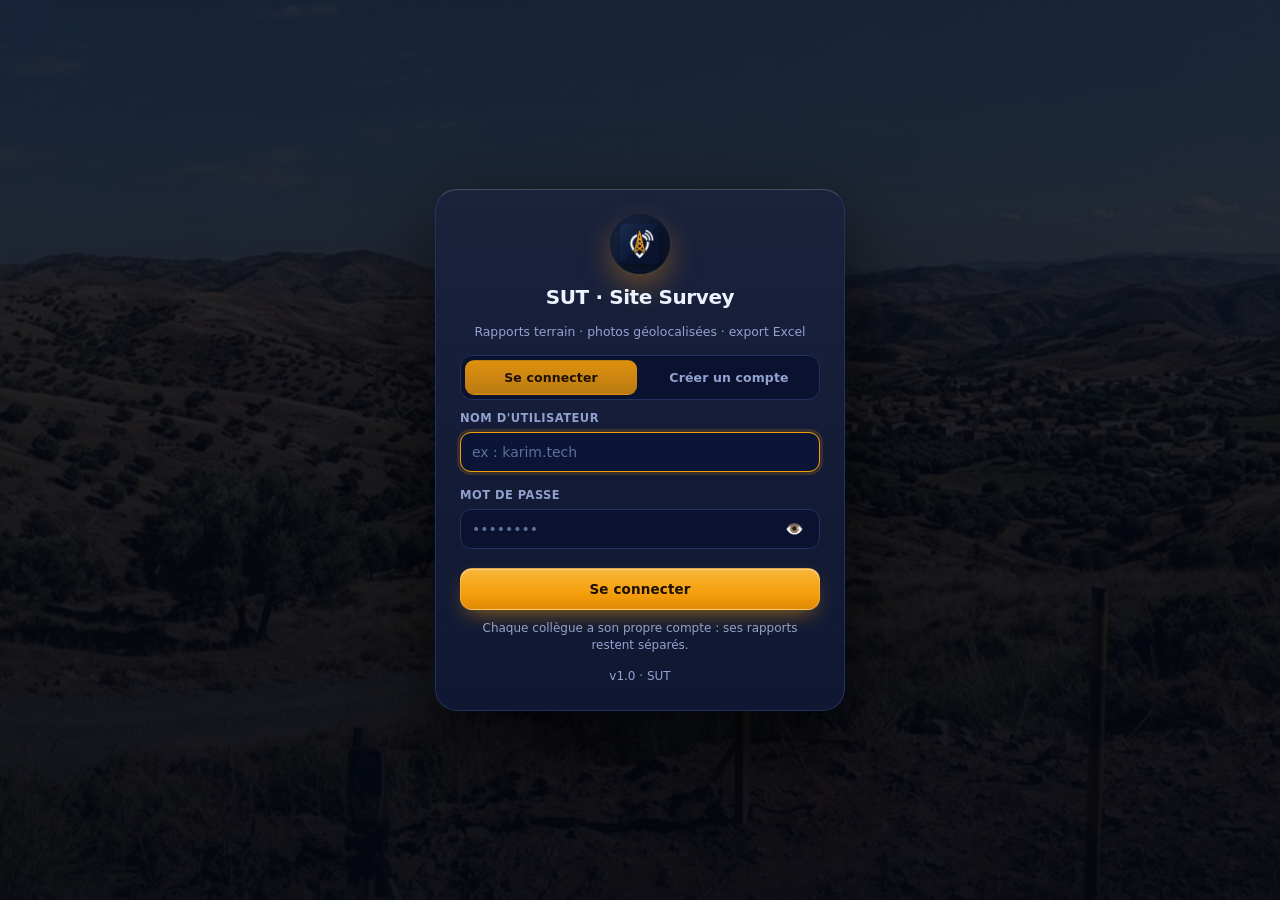
==== user-app/index.html @ d321a8f2 "refactor: 2 APK separes (SUT Admin / SUT Survey), suppression du site web, assets par app" ====
<!DOCTYPE html>
<html lang="fr">
<head>
<meta charset="utf-8">
<meta name="viewport" content="width=device-width,initial-scale=1,viewport-fit=cover,maximum-scale=5">
<meta name="theme-color" content="#060b18">
<meta name="description" content="SUT Site Survey — rapports terrain, photos géolocalisées, export Excel.">
<title>SUT · Site Survey</title>
<link rel="manifest" href="manifest.json">
<link rel="icon" href="img/icon-192.png">
<link rel="apple-touch-icon" href="img/icon-192.png">
<link rel="stylesheet" href="css/app.css">
</head>
<body>

<!-- Splash (méthode référence) -->
<div id="splash">
  <div class="smark"><img src="img/icon-512.png" alt="SUT"></div>
  <h1>SUT · Site Survey</h1>
  <div class="small">Rapports terrain</div>
  <div class="loader"></div>
</div>

<main id="app"></main>
<div id="toast"></div>

<!-- supabase-config.js est généré au déploiement (GitHub Actions / APK) :
     il contient l'URL du projet et la clé anon (publique par design). -->
<script src="supabase-config.js" onerror="window.__SUPABASE_URL='';window.__SUPABASE_ANON=''"></script>
<script src="vendor/supabase.js"></script>
<script src="vendor/xlsx.full.min.js"></script>
<script src="js/fields.js"></script>
<script src="js/ui.js"></script>
<script src="js/photos.js"></script>
<script>window.__APP_ROLE = "user";</script>
<script src="js/app.js"></script>
<script src="js/report.js"></script>
<script src="js/export.js"></script>
<script src="js/admin.js"></script>
<script>
  document.addEventListener('DOMContentLoaded', boot);
  if ('serviceWorker' in navigator && location.protocol === 'https:') {
    navigator.serviceWorker.register('sw.js').catch(() => {});
  }
</script>
</body>
</html>
---- user-app/css/app.css ----
/* =====================================================================
   SUT Survey — Design system
   Thème / boutons / animations repris de la méthode du repo de référence
   (location-voitures-dz) : navy #060b18, accent or #f59e0b, boutons 3D
   avec ripple, cards glass, pageIn / cardIn / drawerSlideIn / toastPop.
   ===================================================================== */
:root{
  --bg:#060b18; --bg2:#0c1430; --card:#101b3d; --line:#22315e;
  --txt:#eef2ff; --mut:#93a3cf; --acc:#f59e0b; --acc2:#fbbf24;
  --ok:#22c55e; --bad:#ef4444; --warn:#f59e0b; --blue:#3b82f6; --vio:#8b5cf6;
  --deep:0 14px 40px rgba(0,0,0,.45);
  --navw:248px;
  color-scheme:dark;
}
*{box-sizing:border-box;margin:0;padding:0;font-family:Inter,system-ui,"Segoe UI",Roboto,sans-serif;-webkit-tap-highlight-color:transparent}
html,body{max-width:100%;overflow-x:hidden}
body{
  background:
    radial-gradient(900px 480px at 90% -8%,rgba(245,158,11,.16),transparent 62%),
    radial-gradient(760px 420px at 2% 3%,rgba(239,68,68,.13),transparent 60%),
    radial-gradient(1000px 500px at 85% -5%,#24336e,transparent),
    var(--bg);
  background-attachment:fixed;background-color:var(--bg);
  color:var(--txt);min-height:100vh;font-size:14px;line-height:1.45;
  transition:padding-left .26s cubic-bezier(.22,.9,.3,1);
  padding-bottom:env(safe-area-inset-bottom);
}
img{max-width:100%;display:block}
a{color:var(--acc2)}
.hidden{display:none!important}
.small{font-size:12px;color:var(--mut)}
.mono{font-variant-numeric:tabular-nums}
.center{text-align:center}
.row{display:flex;gap:8px;flex-wrap:wrap}
.row>*{flex:1 1 160px;min-width:0}
.row.tight{gap:6px}

/* ---------------- Header ---------------- */
header{
  position:sticky;top:0;z-index:30;display:flex;align-items:center;gap:10px;
  padding:9px 14px;background:rgba(6,11,24,.9);backdrop-filter:blur(12px);
  -webkit-backdrop-filter:blur(12px);border-bottom:1px solid var(--line);
  box-shadow:0 10px 34px rgba(0,0,0,.5);
}
header::after{content:"";position:absolute;left:0;right:0;bottom:-1px;height:1px;
  background:linear-gradient(90deg,transparent,rgba(245,158,11,.85),rgba(239,68,68,.5),transparent)}
header .logo{width:38px;height:38px;border-radius:50%;flex:none;display:flex;align-items:center;justify-content:center;
  box-shadow:0 8px 22px rgba(0,0,0,.5);transition:transform .3s cubic-bezier(.22,1.3,.36,1);overflow:hidden}
header .logo:active{transform:scale(.92)}
header b{font-weight:900;letter-spacing:-.01em;font-size:14.5px;display:block;line-height:1.15}
header .small{letter-spacing:.02em;font-size:11px}
.spacer{flex:1}

/* ---------------- Side nav (desktop) + drawer (mobile) ---------------- */
#mainNav{
  display:none;position:fixed;top:0;left:0;bottom:0;width:var(--navw);z-index:70;
  flex-direction:column;padding:16px 12px 24px;overflow-y:auto;
  background:linear-gradient(180deg,rgba(12,20,48,.985),rgba(6,11,24,.995));
  border-right:1px solid var(--line);backdrop-filter:blur(14px);
  box-shadow:16px 0 46px rgba(0,0,0,.5);
}
#mainNav.open{display:flex;animation:drawerSlideIn .24s cubic-bezier(.22,.9,.3,1)}
#navBackdrop{position:fixed;inset:0;z-index:65;background:rgba(3,6,15,.72);backdrop-filter:blur(5px);
  opacity:0;pointer-events:none;transition:opacity .24s ease}
#navBackdrop.show{opacity:1;pointer-events:auto}
.navbtn{position:relative;display:flex;align-items:center;gap:10px;width:100%;text-align:start;
  padding:10px 12px;border-radius:12px;background:transparent;border:1px solid transparent;
  color:var(--mut);font-weight:700;font-size:13.5px;box-shadow:none!important;
  transition:background .2s,color .2s,transform .2s,border-color .2s}
.navbtn i{font-style:normal;font-size:16px;width:22px;text-align:center}
.navbtn.active{background:linear-gradient(90deg,rgba(245,158,11,.2),transparent);color:#fff;
  border-color:rgba(245,158,11,.45);box-shadow:inset 3px 0 0 var(--acc)!important}
.navbtn:active{transform:scale(.98)}
.navsec{font-size:10.5px;letter-spacing:.12em;text-transform:uppercase;color:#5f6f9e;padding:14px 12px 6px;font-weight:800}

/* ---------------- Buttons (méthode référence : 3D + ripple) ---------------- */
button{
  position:relative;overflow:hidden;padding:12px 17px;border-radius:12px;
  border:1px solid rgba(255,255,255,.22);
  background:linear-gradient(180deg,#f8b73a,#f59e0b 62%,#e08a06);color:#1c1102;
  font-weight:800;font-size:13.5px;letter-spacing:.01em;cursor:pointer;
  box-shadow:inset 0 1px 0 rgba(255,255,255,.4),0 9px 22px -8px rgba(245,158,11,.65);
  transition:transform .16s,box-shadow .22s,filter .22s,border-color .22s;
}
button:active{transform:translateY(2px) scale(.995);box-shadow:inset 0 1px 0 rgba(255,255,255,.35),0 3px 10px -6px rgba(245,158,11,.6)}
button:disabled{opacity:.55;filter:grayscale(.35);cursor:not-allowed}
button.ghost{background:rgba(10,18,48,.9);color:var(--txt);border:1px solid var(--line);box-shadow:none}
button.ghost:active{background:#0a1230}
button.red{background:linear-gradient(180deg,#f87171,#ef4444);color:#fff;box-shadow:inset 0 1px 0 rgba(255,255,255,.35),0 9px 22px -8px rgba(239,68,68,.7);border-color:rgba(255,255,255,.25)}
button.green{background:linear-gradient(180deg,#4ade80,#22c55e);color:#052e16;box-shadow:inset 0 1px 0 rgba(255,255,255,.35),0 9px 22px -8px rgba(34,197,94,.7)}
button.blue{background:linear-gradient(180deg,#93c5fd,#3b82f6);color:#fff;box-shadow:inset 0 1px 0 rgba(255,255,255,.35),0 9px 22px -8px rgba(59,130,246,.7)}
button.sm{padding:8px 12px;font-size:12.5px;border-radius:10px}
button.block{width:100%}
.ripple{position:absolute;border-radius:50%;pointer-events:none;background:rgba(255,255,255,.45);animation:rip .6s ease-out forwards}
@keyframes rip{from{transform:scale(0);opacity:.65}to{transform:scale(2.6);opacity:0}}

/* ---------------- Layout ---------------- */
main{max-width:1240px;margin:auto;padding:12px 12px 108px}
.page-enter{animation:pageIn .28s cubic-bezier(.22,.9,.3,1)}
@keyframes pageIn{from{opacity:0;transform:translateY(8px)}to{opacity:1;transform:none}}
.card{
  position:relative;background:linear-gradient(180deg,rgba(255,255,255,.055),rgba(255,255,255,.012)),var(--card);
  border:1px solid rgba(255,255,255,.10);border-top-color:rgba(255,255,255,.2);
  border-radius:18px;padding:15px;margin:11px 0;box-shadow:var(--deep);
  animation:cardIn .3s ease;transition:border-color .28s,box-shadow .28s,transform .28s;
}
@keyframes cardIn{from{opacity:0;transform:translateY(8px)}to{opacity:1;transform:none}}
.card h2{font-size:15.5px;margin-bottom:4px;letter-spacing:-.01em}
.card h3{font-size:13.5px;margin:12px 0 2px;color:#cdd8f7}
.sectitle{display:flex;align-items:center;gap:9px;margin:16px 2px 2px;font-size:12px;
  letter-spacing:.1em;text-transform:uppercase;color:#8fa0cd;font-weight:800}
.sectitle::after{content:"";flex:1;height:1px;background:linear-gradient(90deg,rgba(245,158,11,.55),transparent)}
.hero{position:relative;overflow:hidden;border-radius:20px;border:1px solid var(--line);
  padding:20px 16px;margin:12px 0;background:linear-gradient(120deg,rgba(245,158,11,.16),transparent 55%),#0b1330;
  box-shadow:var(--deep)}
.hero .herobg{position:absolute;inset:0;background:url(../img/examples/01-panorama.jpg) center/cover;opacity:.34;
  animation:kenburns 26s ease-in-out infinite alternate}
.hero .herobg::after{content:"";position:absolute;inset:0;background:linear-gradient(100deg,rgba(6,11,24,.95) 18%,rgba(6,11,24,.55) 65%,rgba(6,11,24,.85))}
.hero>*{position:relative}
.hero h1{font-size:21px;letter-spacing:-.02em;line-height:1.15}
.hero p{color:#b9c6ea;font-size:13px;margin-top:6px}
@keyframes kenburns{from{transform:scale(1)}to{transform:scale(1.14)}}

/* ---------------- Form ---------------- */
label.fl{display:block;font-size:11.5px;font-weight:800;letter-spacing:.04em;
  text-transform:uppercase;color:#8fa0cd;margin:10px 0 0}
input,select,textarea{
  width:100%;padding:11px;margin:5px 0;border-radius:11px;border:1px solid var(--line);
  background:#0a1230;color:var(--txt);font-size:14px;transition:border-color .2s,box-shadow .2s,background .2s;
}
input:focus,select:focus,textarea:focus{outline:none;border-color:var(--acc);box-shadow:0 0 0 3px rgba(245,158,11,.16);background:#0b1536}
input::placeholder,textarea::placeholder{color:#5e6f9d}
textarea{min-height:74px;resize:vertical}
input[readonly]{background:#0d1738;color:#c3cfee;border-style:dashed}
select{appearance:none;background-image:linear-gradient(45deg,transparent 50%,#93a3cf 50%),linear-gradient(135deg,#93a3cf 50%,transparent 50%);
  background-position:calc(100% - 18px) 50%,calc(100% - 13px) 50%;background-size:5px 5px,5px 5px;background-repeat:no-repeat;padding-right:34px}
/* le champ vidé reste une SUGGESTION : placeholders cliquables sous le champ */
.sugs{display:flex;flex-wrap:wrap;gap:6px;margin:2px 0 4px}
.sug{padding:5px 10px;border-radius:999px;font-size:11.5px;font-weight:700;color:#cbd5f5;
  background:rgba(245,158,11,.10);border:1px solid rgba(245,158,11,.32);cursor:pointer;
  transition:transform .14s,background .18s,border-color .18s}
.sug:hover{background:rgba(245,158,11,.2)}
.sug:active{transform:scale(.95)}
.sug.add{color:#9fb0dd;background:rgba(255,255,255,.04);border-color:rgba(255,255,255,.12)}

/* ---------------- Badges / tags ---------------- */
.tag{display:inline-flex;align-items:center;gap:5px;padding:3px 10px;border-radius:999px;
  font-size:11.5px;font-weight:800;background:#334155;color:#fff;white-space:nowrap}
.tag.ok{background:#15803d}.tag.blue{background:#1d4ed8}.tag.warn{background:#b45309}
.tag.bad{background:#b91c1c}.tag.mut{background:#475569}.tag.vio{background:#6d28d9}
.pill{padding:4px 10px;border-radius:999px;font-size:11.3px;font-weight:800;color:var(--mut);
  background:rgba(255,255,255,.04);border:1px solid rgba(255,255,255,.08);white-space:nowrap}

/* ---------------- Stats ---------------- */
.grid{display:grid;grid-template-columns:repeat(auto-fit,minmax(140px,1fr));gap:10px}
.stat{position:relative;background:#0a1230;border:1px solid var(--line);border-radius:14px;padding:13px;text-align:center;overflow:hidden}
.stat b{font-size:23px;display:block;font-variant-numeric:tabular-nums;letter-spacing:-.02em}
.stat span{font-size:11px;color:var(--mut);font-weight:700}
.stat::before{content:"";position:absolute;inset:0;border-radius:inherit;
  background:radial-gradient(340px 120px at 50% 0%,rgba(245,158,11,.22),transparent 70%);opacity:0;transition:opacity .3s;pointer-events:none}
.stat:hover::before{opacity:1}

/* ---------------- Rapports list ---------------- */
.rcard{display:flex;gap:10px;align-items:center;padding:11px;border-radius:15px;background:#0a1230;
  border:1px solid var(--line);margin:8px 0;cursor:pointer;transition:transform .18s,border-color .2s,background .2s;
  animation:cardIn .3s ease}
.rcard:active{transform:scale(.99)}
.rcard:hover{border-color:rgba(245,158,11,.45);background:#0b1536}
.rcard .th{width:58px;height:48px;border-radius:10px;object-fit:cover;flex:none;background:#16224a;border:1px solid var(--line)}
.rcard .in{flex:1;min-width:0}
.rcard .in b{display:block;font-size:13.8px;white-space:nowrap;overflow:hidden;text-overflow:ellipsis}
.rcard .in .small{white-space:nowrap;overflow:hidden;text-overflow:ellipsis}
.ph-empty{width:58px;height:48px;border-radius:10px;flex:none;display:flex;align-items:center;justify-content:center;
  background:#16224a;border:1px dashed var(--line);font-size:19px}

/* ---------------- Progress ---------------- */
.bar{height:8px;border-radius:6px;background:#16224a;overflow:hidden;border:1px solid var(--line)}
.bar>i{display:block;height:100%;border-radius:6px;background:linear-gradient(90deg,#fbbf24,#f59e0b);
  transition:width .5s cubic-bezier(.22,.9,.3,1)}

/* ---------------- Photos (slots) ---------------- */
.pgrid{display:grid;grid-template-columns:repeat(auto-fill,minmax(112px,1fr));gap:9px;margin-top:8px}
.pslot{position:relative;border-radius:14px;overflow:hidden;border:1px solid var(--line);background:#0a1230;
  aspect-ratio:4/3;display:flex;flex-direction:column;animation:cardIn .3s ease}
.pslot img{width:100%;height:100%;object-fit:cover;cursor:zoom-in}
.pslot .ph{flex:1;display:flex;flex-direction:column;align-items:center;justify-content:center;gap:4px;
  color:#7d8dbb;font-size:10.5px;font-weight:800;text-align:center;padding:6px;cursor:pointer;
  border:1.5px dashed rgba(147,163,207,.35);border-radius:14px;transition:background .2s,border-color .2s}
.pslot .ph:active{background:rgba(245,158,11,.12);border-color:var(--acc)}
.pslot .ph b{font-size:19px;color:var(--acc)}
.pslot .lbl{position:absolute;top:0;left:0;right:0;padding:4px 7px;font-size:9.6px;font-weight:800;
  color:#fff;background:linear-gradient(180deg,rgba(3,6,15,.9),transparent);letter-spacing:.02em;
  white-space:nowrap;overflow:hidden;text-overflow:ellipsis;pointer-events:none}
.pslot .del{position:absolute;top:4px;right:4px;width:24px;height:24px;border-radius:50%;padding:0;
  background:rgba(185,28,28,.92)!important;border:1px solid rgba(255,255,255,.3)!important;color:#fff!important;
  font-size:13px;line-height:1;display:flex;align-items:center;justify-content:center;box-shadow:none!important}
.pslot .ex{position:absolute;bottom:4px;left:4px;font-size:9px;font-weight:900;padding:2px 6px;border-radius:6px;
  background:rgba(59,130,246,.92);color:#fff;pointer-events:none}
.pslot.required .ph{border-color:rgba(245,158,11,.5)}
.pslot .cam{position:absolute;bottom:4px;right:4px;width:26px;height:26px;border-radius:50%;padding:0;
  background:rgba(6,11,24,.85)!important;border:1px solid rgba(255,255,255,.25)!important;color:#fff!important;
  font-size:13px;display:flex;align-items:center;justify-content:center;box-shadow:none!important}

/* ---------------- Bottom nav (mobile) ---------------- */
#bottomnav{position:fixed;left:0;right:0;bottom:0;z-index:40;display:flex;gap:4px;
  padding:7px 8px calc(7px + env(safe-area-inset-bottom));
  background:rgba(6,11,24,.94);backdrop-filter:blur(14px);border-top:1px solid var(--line);
  box-shadow:0 -12px 34px rgba(0,0,0,.5)}
.tabbtn{position:relative;flex:1;display:flex;flex-direction:column;align-items:center;gap:3px;
  padding:7px 2px 6px;border-radius:13px;background:transparent;border:1px solid transparent;
  color:var(--mut);font-size:9.6px;font-weight:800;box-shadow:none!important;letter-spacing:.01em}
.tabbtn i{font-style:normal;font-size:17px;line-height:1;transition:transform .28s cubic-bezier(.22,1.5,.36,1)}
.tabbtn.active{color:#fff;background:linear-gradient(180deg,rgba(245,158,11,.24),rgba(245,158,11,.06));border-color:rgba(245,158,11,.45)}
.tabbtn.active i{transform:translateY(-2px) scale(1.12)}
.tabbtn:active{transform:scale(.96)}

/* ---------------- Lock / login ---------------- */
#lock{position:fixed;inset:0;z-index:99;display:flex;align-items:center;justify-content:center;padding:16px;
  background:linear-gradient(rgba(4,7,16,.82),rgba(4,7,16,.94)),url(../img/examples/01-panorama.jpg) center/cover}
.lockbox{background:linear-gradient(180deg,rgba(255,255,255,.06),rgba(255,255,255,.01)),#0c1430;
  border:1px solid var(--line);border-top-color:rgba(255,255,255,.22);border-radius:22px;padding:24px;
  max-width:410px;width:100%;box-shadow:0 30px 80px rgba(0,0,0,.65);animation:riseIn .45s cubic-bezier(.22,.9,.3,1)}
@keyframes riseIn{from{opacity:0;transform:translateY(26px)}to{opacity:1;transform:none}}
.lockbox .brand{display:flex;flex-direction:column;align-items:center;gap:9px;margin-bottom:14px}
.lockbox .brand .bmark{width:60px;height:60px;border-radius:50%;overflow:hidden;box-shadow:0 12px 30px rgba(245,158,11,.35);
  animation:pulseB 3.2s ease-in-out infinite}
@keyframes pulseB{0%,100%{box-shadow:0 0 0 rgba(245,158,11,0)}50%{box-shadow:0 0 30px rgba(245,158,11,.55)}}
.lockbox h1{font-size:20px;text-align:center;letter-spacing:-.02em}
.lockbox .sub{text-align:center;font-size:12.4px;color:var(--mut);margin-top:2px}
.locktabs{display:flex;gap:6px;background:#0a1230;border:1px solid var(--line);border-radius:12px;padding:4px;margin:14px 0 4px}
.locktabs button{flex:1;padding:9px;border-radius:9px;font-size:12.5px;background:transparent;color:var(--mut);
  border:1px solid transparent;box-shadow:none!important}
.locktabs button.active{background:linear-gradient(180deg,rgba(245,158,11,.9),rgba(245,158,11,.75));color:#1c1102}
.pwtoggle{position:absolute;right:8px;top:50%;transform:translateY(-50%);width:34px;height:34px;padding:0;
  border-radius:9px;background:transparent!important;border:none!important;color:#93a3cf!important;
  box-shadow:none!important;font-size:15px}
.pwwrap{position:relative}

/* ---------------- Toast / modal / splash ---------------- */
#toast{position:fixed;bottom:86px;left:50%;transform:translateX(-50%) translateY(84px);
  background:#0a1230;color:#fff;border:1px solid var(--ok);border-radius:13px;padding:11px 18px;z-index:200;
  opacity:0;font-weight:700;max-width:92vw;text-align:center;font-size:13px;box-shadow:0 18px 40px rgba(0,0,0,.55)}
#toast.show{animation:toastPop .34s cubic-bezier(.22,.9,.3,1) forwards}
#toast.err{border-color:var(--bad)}
@keyframes toastPop{0%{opacity:0;transform:translateX(-50%) translateY(84px) scale(.88)}
  62%{opacity:1;transform:translateX(-50%) translateY(-7px) scale(1.03)}
  100%{opacity:1;transform:translateX(-50%) translateY(0) scale(1)}}
#modal{position:fixed;inset:0;z-index:120;background:rgba(2,5,14,.78);backdrop-filter:blur(6px);
  display:flex;align-items:center;justify-content:center;padding:14px}
#modal .card{max-width:680px;width:100%;max-height:90vh;overflow:auto;margin:0;animation:modalIn .26s cubic-bezier(.22,.9,.3,1)}
@keyframes modalIn{from{opacity:0;transform:scale(.9) translateY(16px)}to{opacity:1;transform:none}}
#modal .mhead{display:flex;align-items:center;gap:8px;margin-bottom:6px}
#lightbox{position:fixed;inset:0;z-index:300;background:rgba(0,0,0,.94);display:flex;align-items:center;justify-content:center;padding:10px}
#lightbox img{max-width:100%;max-height:88vh;object-fit:contain;border-radius:12px}
#splash{position:fixed;inset:0;z-index:400;display:flex;flex-direction:column;align-items:center;justify-content:center;gap:12px;
  background:linear-gradient(140deg,#060b18,#132a5e 40%,#b45309 78%,#f59e0b 100%);
  transition:opacity .5s,visibility .5s}
#splash.hide{opacity:0;visibility:hidden}
#splash .smark{width:88px;height:88px;border-radius:50%;overflow:hidden;animation:smark 1.6s cubic-bezier(.22,1.2,.36,1)}
#splash h1{font-size:24px;letter-spacing:-.02em}
#splash .small{color:rgba(255,255,255,.85)}
@keyframes smark{0%{transform:scale(.5);opacity:0}60%{transform:scale(1.06)}100%{transform:scale(1);opacity:1}}
.loader{width:26px;height:26px;border-radius:50%;border:3px solid rgba(255,255,255,.25);border-top-color:#fff;
  animation:spin .8s linear infinite;margin:12px auto}
@keyframes spin{to{transform:rotate(360deg)}}

/* ---------------- Misc ---------------- */
table{width:100%;border-collapse:collapse;font-size:12.6px}
td,th{padding:8px;border-bottom:1px solid var(--line);text-align:left}
th{color:#9fb0dd;font-size:11px;text-transform:uppercase;letter-spacing:.05em}
.tablewrap{overflow-x:auto;border:1px solid var(--line);border-radius:12px}
.tablewrap table{min-width:640px}
tbody tr{transition:background .16s}
tbody tr:hover{background:rgba(245,158,11,.06)}
.split{display:grid;grid-template-columns:1fr;gap:11px}
.banner{padding:10px 12px;border-radius:12px;font-size:12.6px;font-weight:700;margin:8px 0;
  background:rgba(59,130,246,.14);border:1px solid rgba(59,130,246,.4);color:#cfe0ff}
.banner.warn{background:rgba(245,158,11,.13);border-color:rgba(245,158,11,.45);color:#ffe6bd}
.banner.bad{background:rgba(239,68,68,.13);border-color:rgba(239,68,68,.45);color:#ffd3d3}
.banner.ok{background:rgba(34,197,94,.13);border-color:rgba(34,197,94,.45);color:#c9f7db}
.empty{text-align:center;padding:26px 10px;color:var(--mut)}
.empty .big{font-size:40px;margin-bottom:8px;opacity:.7}
.checkline{display:flex;align-items:center;gap:9px;padding:9px 11px;border-radius:11px;
  background:#0a1230;border:1px solid var(--line);margin:6px 0;font-size:13px}
.checkline.ok{border-color:rgba(34,197,94,.45);background:rgba(34,197,94,.08)}
.checkline.bad{border-color:rgba(245,158,11,.45);background:rgba(245,158,11,.08)}
.checkline i{font-style:normal;font-size:15px}
kbd{font-family:ui-monospace,Menlo,monospace;background:#16224a;border:1px solid var(--line);
  border-radius:6px;padding:1px 6px;font-size:11.5px}

/* ---------------- Responsive ---------------- */
@media(min-width:820px){
  body{padding-left:var(--navw)}
  #btnMenu{display:none!important}
  .hero .herobg{opacity:.45}
  #mainNav{display:flex}
  #bottomnav{display:none}
  header .logo{display:none}
  main{padding:16px 20px 40px}
  .split{grid-template-columns:1fr 1fr}
  .hero h1{font-size:26px}
  #toast{bottom:20px}
}
@media(max-width:420px){
  header{padding:8px 10px;gap:7px}
  header .logo{width:33px;height:33px}
  header b{font-size:13.2px}
  .card{padding:12px;border-radius:15px}
  .pgrid{grid-template-columns:repeat(auto-fill,minmax(96px,1fr))}
  .hero h1{font-size:18.5px}
}
@media(prefers-reduced-motion:reduce){*,*::before,*::after{animation-duration:.01ms!important;animation-iteration-count:1!important;transition-duration:.01ms!important}}
@media print{header,#mainNav,#bottomnav,#modal,#toast,.noprint,#lock{display:none!important}body{background:#fff;color:#000;padding:0}}
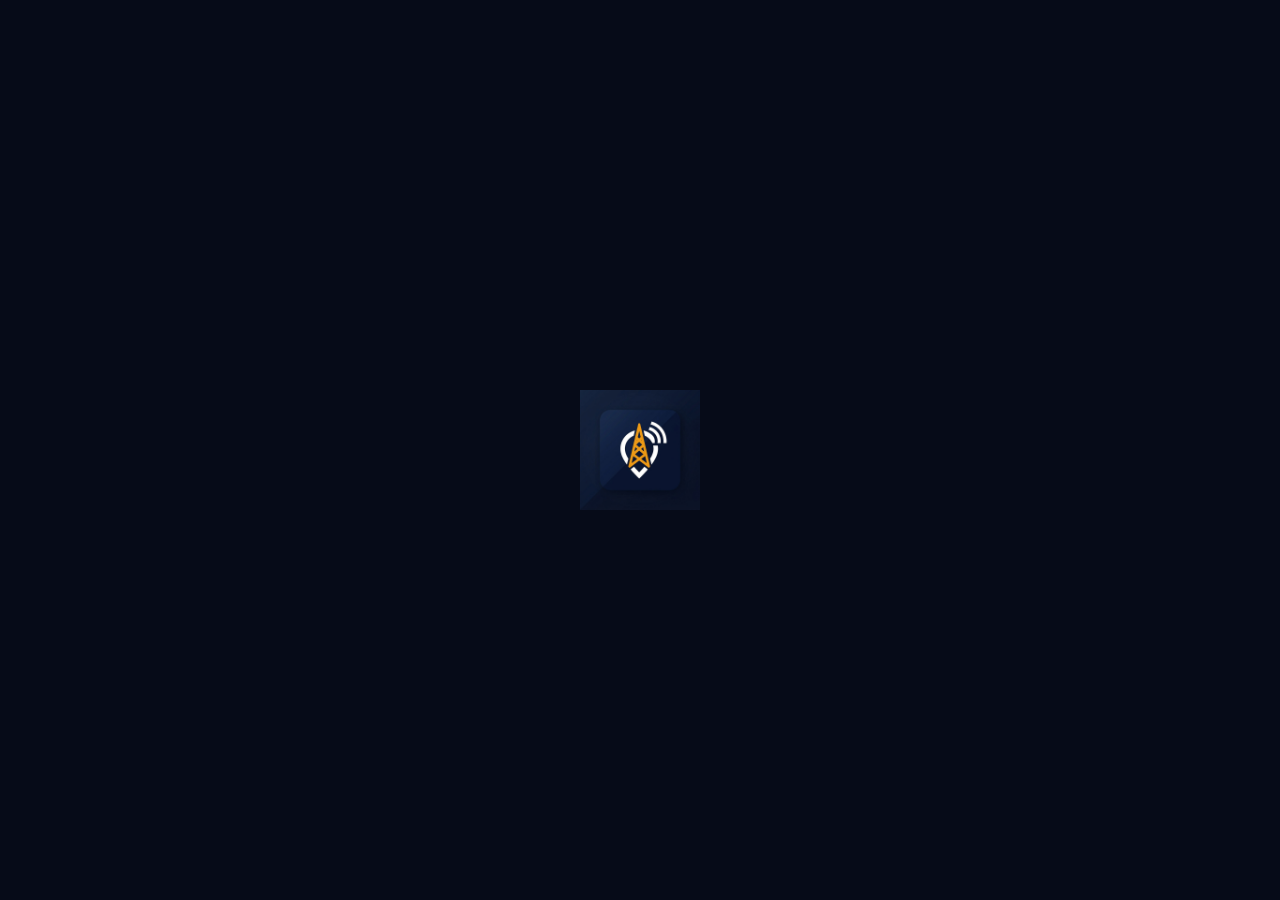
==== commit c2e2f512: "Add admin survey pause controls and fix navigation UI" ====
--- a/user-app/index.html
+++ b/user-app/index.html
@@ -29,6 +29,7 @@
 <script src="supabase-config.js" onerror="window.__SUPABASE_URL='';window.__SUPABASE_ANON=''"></script>
 <script src="vendor/supabase.js"></script>
 <script src="vendor/xlsx.full.min.js"></script>
+<script src="vendor/exceljs.min.js"></script>
 <script src="js/fields.js"></script>
 <script src="js/ui.js"></script>
 <script src="js/photos.js"></script>
@@ -37,6 +38,7 @@
 <script src="js/report.js"></script>
 <script src="js/export.js"></script>
 <script src="js/admin.js"></script>
+<script src="js/access-control.js"></script>
 <script>
   document.addEventListener('DOMContentLoaded', boot);
   if ('serviceWorker' in navigator && location.protocol === 'https:') {
--- a/user-app/css/app.css
+++ b/user-app/css/app.css
@@ -311,3 +311,18 @@
 }
 @media(prefers-reduced-motion:reduce){*,*::before,*::after{animation-duration:.01ms!important;animation-iteration-count:1!important;transition-duration:.01ms!important}}
 @media print{header,#mainNav,#bottomnav,#modal,#toast,.noprint,#lock{display:none!important}body{background:#fff;color:#000;padding:0}}
+
+/* Petits écrans, clavier et formats paysage */
+html,body{max-width:100%;overflow-x:hidden}
+#lock{overflow-y:auto;align-items:safe center;padding:12px}
+.lockbox{flex-shrink:0;margin:auto;max-width:min(410px,100%)}
+main,.card,.row,.grid{min-width:0}
+img{max-width:100%}
+@media(max-width:380px){header{gap:4px;padding:6px}header b{font-size:12px}header button{font-size:11px}main{padding-left:10px;padding-right:10px}.lockbox{padding:16px}.tabbtn{font-size:9px}}
+@media(max-height:600px){#lock{align-items:flex-start}.lockbox{margin:auto}.lockbox .brand{margin-bottom:4px}.lockbox .brand .bmark{width:42px;height:42px}}
+
+/* Mode désactivé : le logo seul reste à l’écran. */
+#surveyPauseOverlay{position:fixed;inset:0;z-index:99999;background:#060b18;display:flex;align-items:center;justify-content:center}
+#surveyPauseOverlay img{width:min(120px,32vw);height:auto;animation:surveyLogoPulse 1.8s ease-in-out infinite}
+@keyframes surveyLogoPulse{0%,100%{opacity:.45;transform:scale(.94)}50%{opacity:1;transform:scale(1.04)}}
+@media(prefers-reduced-motion:reduce){#surveyPauseOverlay img{animation:none;opacity:1}}
